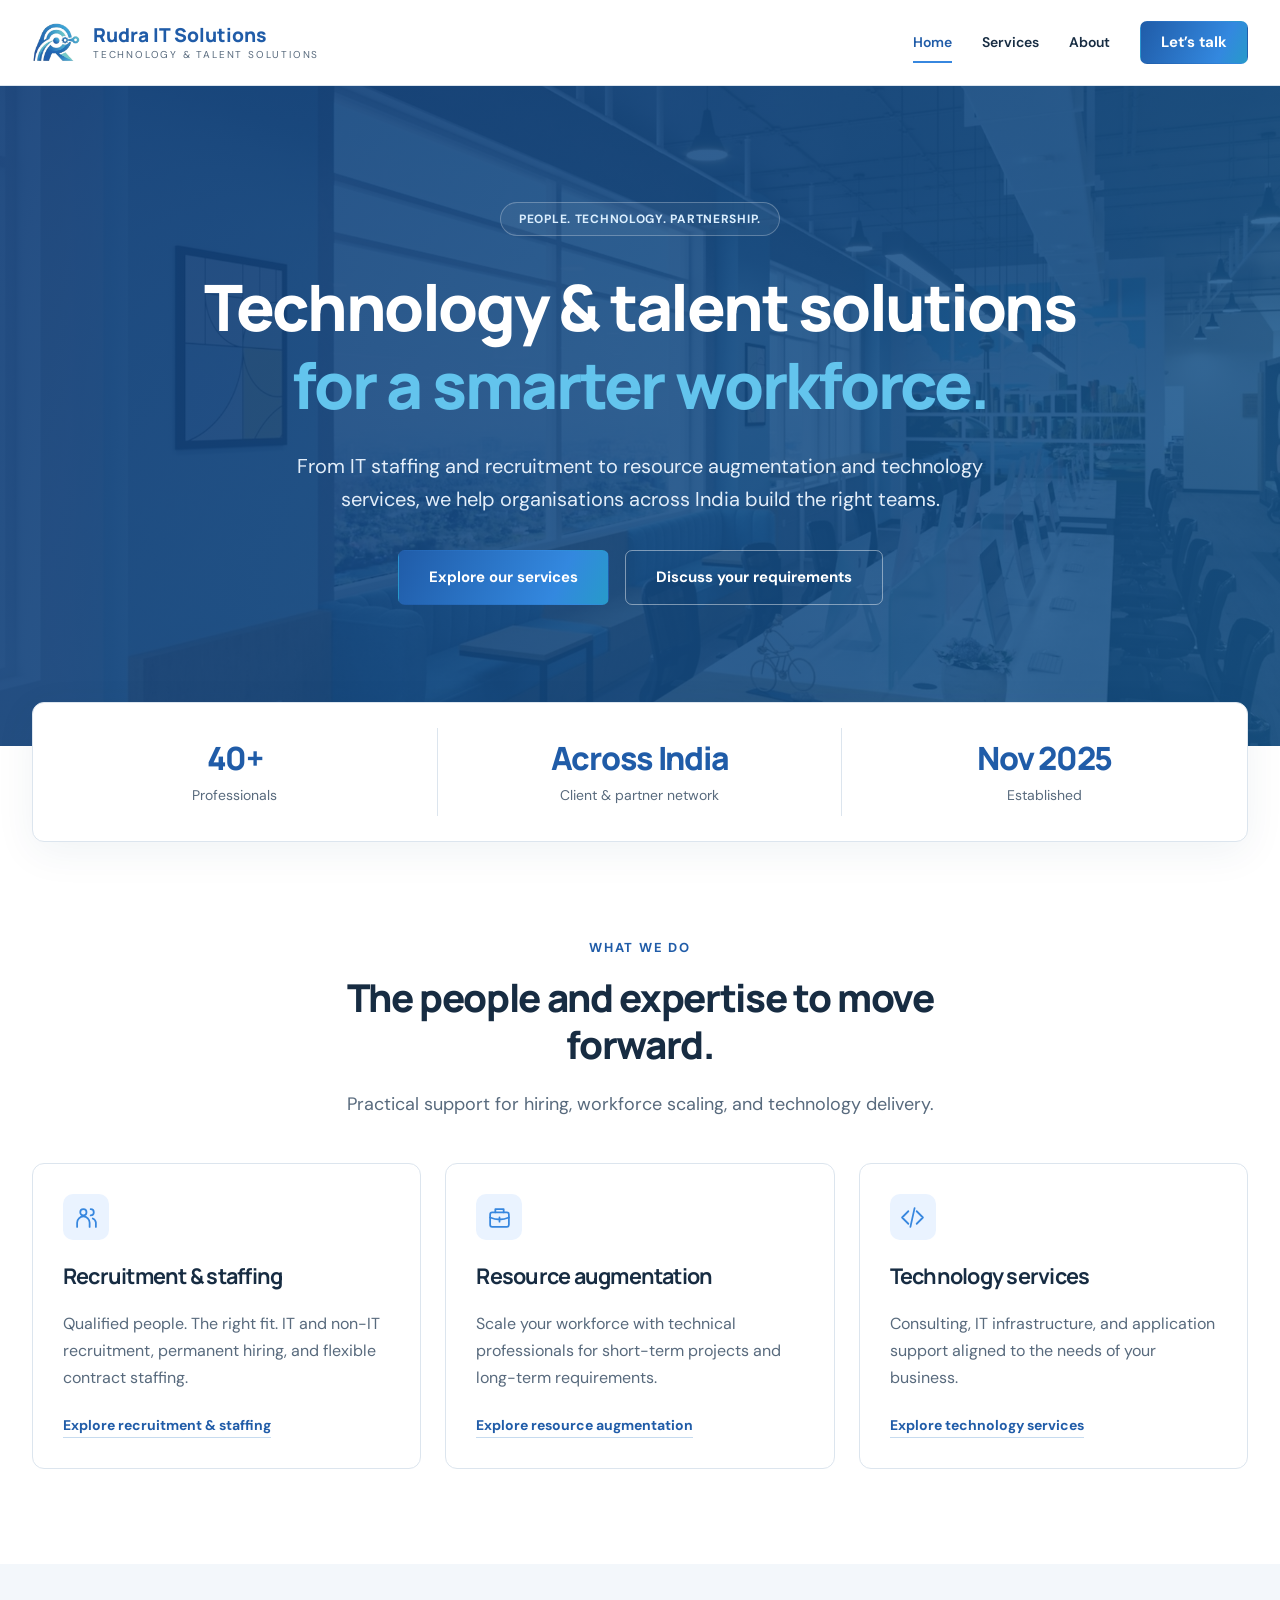
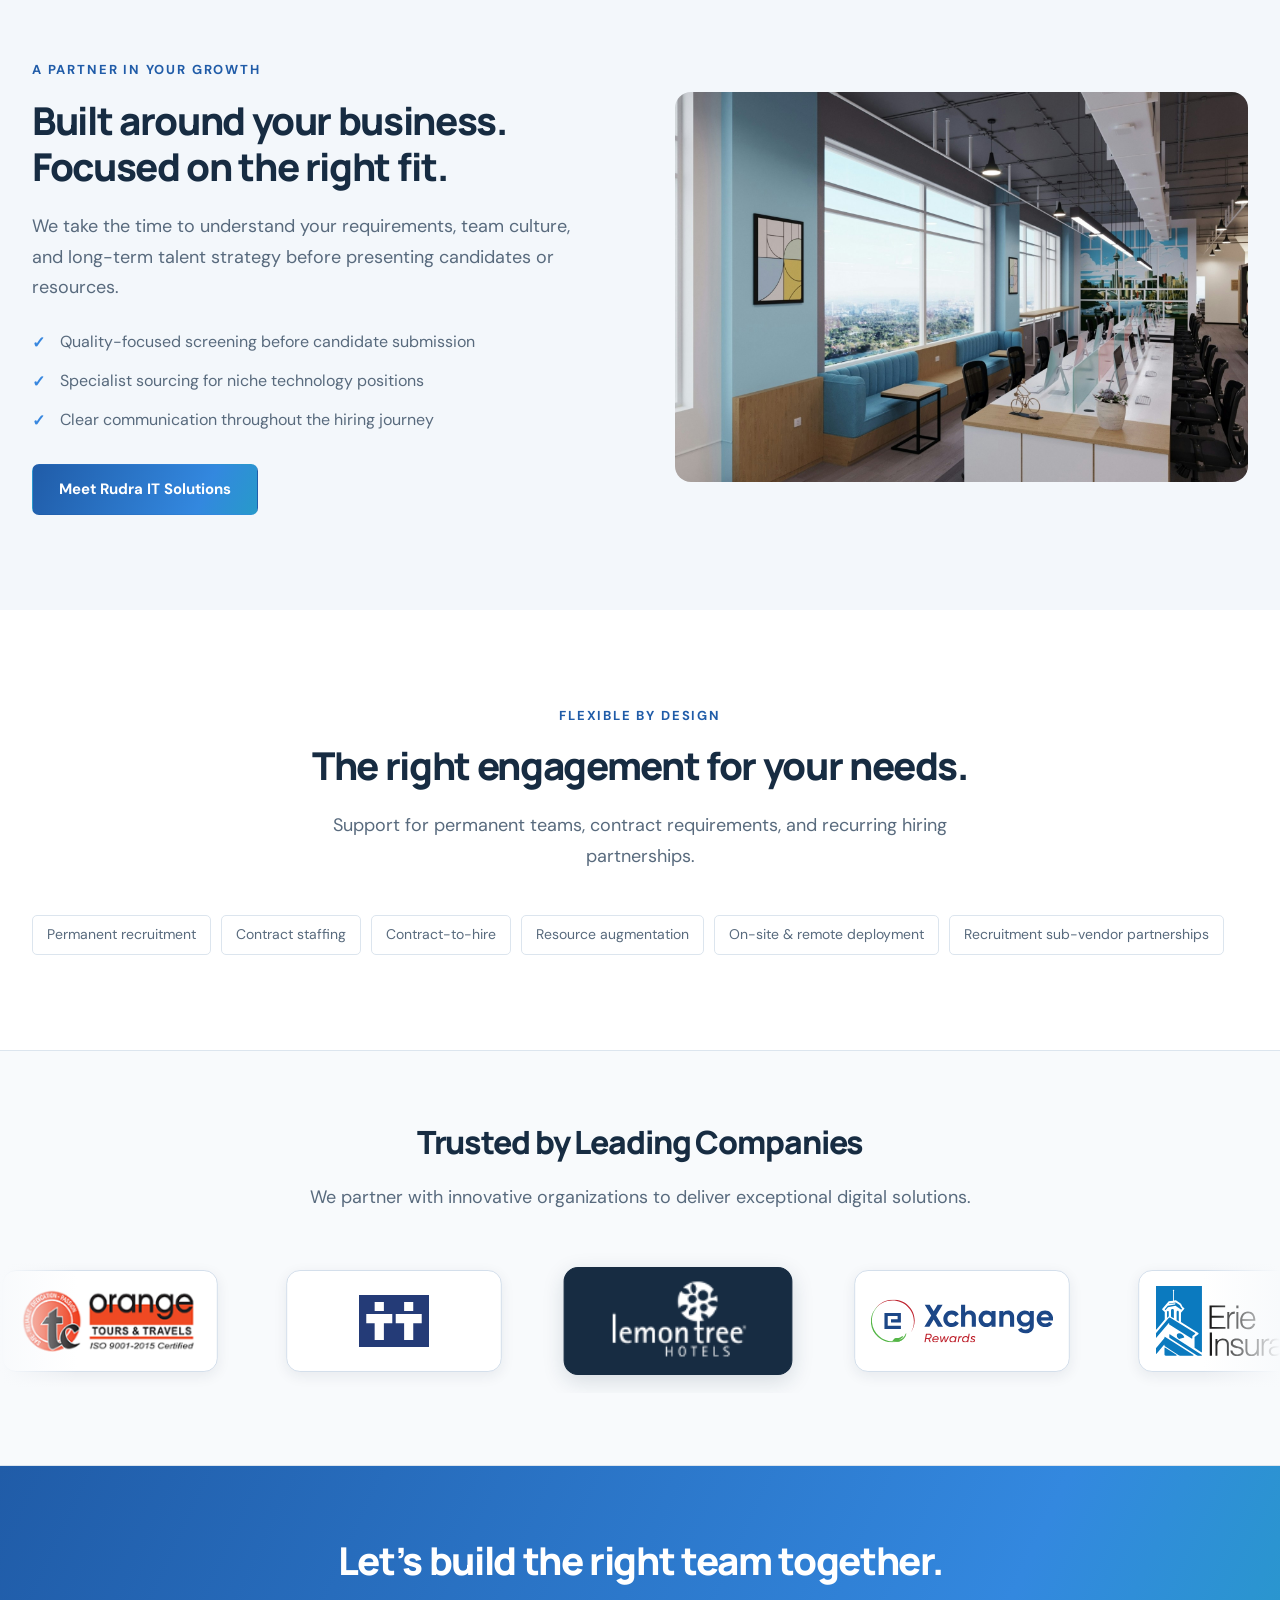
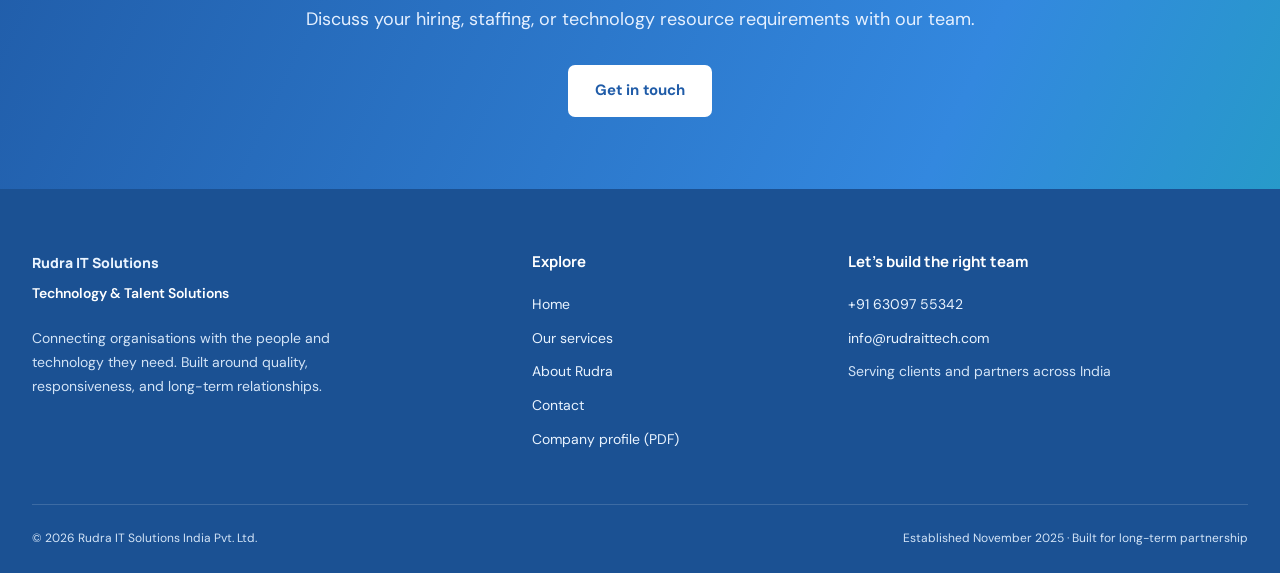
==== index.html @ 38e32c60 "initial Commit" ====
<!DOCTYPE html><html lang="en"><head><meta charset="utf-8"><meta name="viewport" content="width=device-width,initial-scale=1"><title>Technology & Talent Solutions | Rudra IT Solutions</title><meta name="description" content="IT staffing, recruitment, resource augmentation and technology services across India. Rudra IT Solutions India Pvt. Ltd."><meta name="theme-color" content="#205ca8"><link rel="icon" type="image/png" sizes="32x32" href="/assets/favicon-title-32.png"><link rel="icon" type="image/png" sizes="64x64" href="/assets/favicon-title-64.png"><link rel="stylesheet" href="/style.css"><script defer src="/site.js"></script></head><body><a class="skip" href="#main">Skip to content</a><header class="header"><div class="wrap"><a class="brand" href="/" aria-label="Rudra IT Solutions home"><span class="brand-symbol"><img src="/assets/logoShort.png" alt=""></span><span class="brand-name">Rudra IT Solutions<small>Technology &amp; Talent Solutions</small></span></a><button class="menu" aria-controls="navigation" aria-expanded="false">Menu</button><nav id="navigation" aria-label="Main navigation"><a href="/" aria-current="page">Home</a><a href="/services/">Services</a><a href="/about/">About</a><a class="button" href="/contact/">Let’s talk</a></nav></div></header><main id="main"><section class="hero"><div class="wrap"><span class="eyebrow">People. Technology. Partnership.</span><h1>Technology &amp; talent solutions<span>for a smarter workforce.</span></h1><p>From IT staffing and recruitment to resource augmentation and technology services, we help organisations across India build the right teams.</p><div class="actions"><a class="button" href="/services/">Explore our services</a><a class="button outline" href="/contact/">Discuss your requirements</a></div></div><div class="hero-foot">IT STAFFING &nbsp; / &nbsp; RECRUITMENT &nbsp; / &nbsp; TECHNOLOGY SERVICES</div></section><div class="wrap"><div class="stats"><div class="stat"><strong>40+</strong><span>Professionals</span></div><div class="stat"><strong>Across India</strong><span>Client &amp; partner network</span></div><div class="stat"><strong>Nov 2025</strong><span>Established</span></div></div></div><section class="section"><div class="wrap"><div class="section-head center"><span class="eyebrow">What we do</span><h2>The people and expertise to move forward.</h2><p>Practical support for hiring, workforce scaling, and technology delivery.</p></div><div class="grid"><article class="card"><div class="icon"><svg viewBox="0 0 24 24" aria-hidden="true"><circle cx="9" cy="7" r="3"/><path d="M3 21v-4a6 6 0 0 1 12 0v4M16 4a3 3 0 0 1 0 6M18 13a5 5 0 0 1 3 4v4"/></svg></div><h3>Recruitment &amp; staffing</h3><p>Qualified people. The right fit. IT and non-IT recruitment, permanent hiring, and flexible contract staffing.</p><a href="/services/#talent">Explore recruitment &amp; staffing</a></article><article class="card"><div class="icon"><svg viewBox="0 0 24 24" aria-hidden="true"><rect x="3" y="7" width="18" height="14" rx="2"/><path d="M8 7V4h8v3M3 12a23 23 0 0 0 18 0M12 12v4"/></svg></div><h3>Resource augmentation</h3><p>Scale your workforce with technical professionals for short-term projects and long-term requirements.</p><a href="/services/#workforce">Explore resource augmentation</a></article><article class="card"><div class="icon"><svg viewBox="0 0 24 24" aria-hidden="true"><path d="m8 6-6 6 6 6m8-12 6 6-6 6M14 3l-4 18"/></svg></div><h3>Technology services</h3><p>Consulting, IT infrastructure, and application support aligned to the needs of your business.</p><a href="/services/#technology">Explore technology services</a></article></div></div></section><section class="section pale"><div class="wrap split"><div><span class="eyebrow">A partner in your growth</span><h2>Built around your business.<br>Focused on the right fit.</h2><p>We take the time to understand your requirements, team culture, and long-term talent strategy before presenting candidates or resources.</p><ul class="checks"><li>Quality-focused screening before candidate submission</li><li>Specialist sourcing for niche technology positions</li><li>Clear communication throughout the hiring journey</li></ul><a class="button" href="/about/">Meet Rudra IT Solutions</a></div><img src="/assets/office.jpg" loading="lazy" alt="A modern shared workspace"></div></section><section class="section"><div class="wrap"><div class="section-head center"><span class="eyebrow">Flexible by design</span><h2>The right engagement for your needs.</h2><p>Support for permanent teams, contract requirements, and recurring hiring partnerships.</p></div><div class="chips"><span class="chip">Permanent recruitment</span><span class="chip">Contract staffing</span><span class="chip">Contract-to-hire</span><span class="chip">Resource augmentation</span><span class="chip">On-site & remote deployment</span><span class="chip">Recruitment sub-vendor partnerships</span></div></div></section><section class="clients-section" aria-labelledby="clients-title"><div class="wrap section-head center"><h2 id="clients-title">Trusted by Leading Companies</h2><p>We partner with innovative organizations to deliver exceptional digital solutions.</p></div><div class="clients-window"><div class="clients-track"><div class="client-group"><div class="client-logo"><img src="/assets/clients/orange.png" alt="Orange Tours &amp; Travels" width="200" height="88" loading="lazy"></div><div class="client-logo"><img src="/assets/clients/esaf.svg" alt="ESAF Small Finance Bank" width="200" height="88" loading="lazy"></div><div class="client-logo"><img src="/assets/clients/lemon-tree.png" alt="Lemon Tree Hotels" width="200" height="88" loading="lazy"></div><div class="client-logo"><img src="/assets/clients/equitas.svg" alt="Equitas Small Finance Bank" width="200" height="88" loading="lazy"></div><div class="client-logo"><img src="/assets/clients/erie.svg" alt="Erie Insurance" width="200" height="88" loading="lazy"></div><div class="client-logo"><span class="client-name">Huma Stores</span></div></div><div class="client-group" aria-hidden="true"><div class="client-logo"><img src="/assets/clients/orange.png" alt="Orange Tours &amp; Travels" width="200" height="88" loading="lazy"></div><div class="client-logo"><img src="/assets/clients/esaf.svg" alt="ESAF Small Finance Bank" width="200" height="88" loading="lazy"></div><div class="client-logo"><img src="/assets/clients/lemon-tree.png" alt="Lemon Tree Hotels" width="200" height="88" loading="lazy"></div><div class="client-logo"><img src="/assets/clients/equitas.svg" alt="Equitas Small Finance Bank" width="200" height="88" loading="lazy"></div><div class="client-logo"><img src="/assets/clients/erie.svg" alt="Erie Insurance" width="200" height="88" loading="lazy"></div><div class="client-logo"><span class="client-name">Huma Stores</span></div></div></div></div></section><section class="cta"><div class="wrap"><h2>Let’s build the right team together.</h2><p>Discuss your hiring, staffing, or technology resource requirements with our team.</p><a class="button white" href="/contact/">Get in touch</a></div></section></main><footer><div class="wrap"><div class="footer-grid"><div><a class="footer-brand" href="/">Rudra IT Solutions</a><p class="tag">Technology &amp; Talent Solutions</p><p>Connecting organisations with the people and technology they need. Built around quality, responsiveness, and long-term relationships.</p></div><div><h3>Explore</h3><a href="/">Home</a><a href="/services/">Our services</a><a href="/about/">About Rudra</a><a href="/contact/">Contact</a><a href="/assets/Rudra_IT_Solutions_Profile.pdf" target="_blank" rel="noopener">Company profile (PDF)</a></div><div><h3>Let’s build the right team</h3><a href="tel:+916309755342">+91 63097 55342</a><a href="mailto:info@rudraittech.com">info@rudraittech.com</a><p>Serving clients and partners across India</p></div></div><div class="footer-bottom"><span>© 2026 Rudra IT Solutions India Pvt. Ltd.</span><span>Established November 2025 · Built for long-term partnership</span></div></div></footer></body></html>
---- style.css ----
@import url('https://fonts.googleapis.com/css2?family=DM+Sans:wght@400;500;600;700&family=Manrope:wght@400;500;600;700;800&display=swap');
:root{--blue:#205ca8;--bright:#3787df;--cyan:#18a5bd;--ink:#172c42;--muted:#586a7d;--line:#dce5ee;--pale:#f3f7fb;--gradient:linear-gradient(115deg,#205ca8,#3388df 75%,#279aca)}*{box-sizing:border-box}html{scroll-behavior:smooth}body{margin:0;color:var(--ink);background:#fff;font:16px/1.7 'DM Sans',sans-serif}h1,h2,h3,h4{font-family:Manrope,sans-serif;line-height:1.22;letter-spacing:-.035em;margin:0 0 20px}h1{font-size:clamp(2.6rem,5vw,4.7rem);font-weight:800}h2{font-size:clamp(2rem,3vw,2.8rem);font-weight:800}h3{font-size:1.35rem;font-weight:700}p{margin:0 0 22px;color:var(--muted)}a{color:inherit;text-decoration:none}a:hover{color:var(--bright)}button,input,select,textarea{font:inherit}button,a,input,select,textarea{ -webkit-tap-highlight-color:transparent}a:focus-visible,button:focus-visible{outline:3px solid var(--cyan);outline-offset:5px}input:focus,select:focus,textarea:focus{outline:2px solid var(--bright);outline-offset:2px}.wrap{width:min(1216px,calc(100% - 64px));margin:auto}.header{height:86px;position:sticky;top:0;z-index:20;background:rgba(255,255,255,.97);border-bottom:1px solid var(--line)}.header .wrap{height:100%;display:flex;align-items:center;justify-content:space-between;gap:20px}.brand{display:flex;align-items:center;gap:13px}.brand-symbol{width:48px;height:48px;flex-shrink:0;display:block}.brand-symbol img{width:100%;height:100%;object-fit:contain;display:block}.brand-name{font-family:Manrope,sans-serif;font-weight:800;color:var(--blue);font-size:1.2rem;line-height:1.3}.brand-name small{display:block;font:10px/1.5 'DM Sans',sans-serif;letter-spacing:.18em;text-transform:uppercase;color:var(--muted)}nav{display:flex;align-items:center;gap:30px}nav a{font-size:14px;font-weight:600;padding:9px 0;position:relative}nav a[aria-current=page]{color:var(--blue)}nav a[aria-current=page]:after{content:'';height:2px;background:var(--bright);position:absolute;bottom:0;left:0;right:0}.button{display:inline-flex;justify-content:center;align-items:center;min-height:50px;padding:12px 26px;border-radius:7px;background:var(--gradient);color:white;font-size:15px;font-weight:700;border:1px solid transparent;cursor:pointer;transition:transform .2s,box-shadow .2s}.button:hover{color:white;transform:translateY(-2px);box-shadow:0 6px 20px #205ca825}.button.white{color:var(--blue);background:white}.button.outline{background:transparent;border-color:#ffffff70;color:white}.button.light{background:white;border-color:var(--line);color:var(--blue)}nav .button{min-height:42px;padding:8px 20px}.menu{display:none;border:1px solid var(--line);background:white;border-radius:6px;padding:7px 13px;color:var(--blue);cursor:pointer}.hero{position:relative;min-height:660px;display:flex;align-items:center;justify-content:center;background:linear-gradient(115deg,#123f79e8,#17568dd9),url('/assets/office.jpg') center 52%/cover;color:white;text-align:center;padding:100px 0 125px}.hero .wrap{position:relative}.eyebrow{display:block;color:var(--blue);font-size:13px;letter-spacing:.14em;font-weight:700;text-transform:uppercase;margin-bottom:16px}.hero .eyebrow{color:#dbefff;border:1px solid #ffffff42;border-radius:24px;padding:6px 18px;display:inline-block;letter-spacing:.06em;font-size:12px;background:#ffffff0d}.hero h1{max-width:980px;margin:16px auto 26px}.hero h1 span{display:block;color:#63c4ed}.hero p{color:#e2edf9;max-width:720px;margin:0 auto 34px;font-size:20px;line-height:1.65}.actions{display:flex;justify-content:center;gap:16px;flex-wrap:wrap}.hero .button{min-height:55px;padding:13px 30px}.hero-foot{position:absolute;bottom:28px;left:0;right:0;font-size:12px;letter-spacing:.12em;color:#c9ddef}.stats{position:relative;background:white;border:1px solid var(--line);border-radius:12px;margin-top:-44px;box-shadow:0 10px 40px #153b6610;display:grid;grid-template-columns:repeat(3,1fr);z-index:2;padding:25px 0}.stat{text-align:center;border-right:1px solid var(--line);padding:8px 20px}.stat:last-child{border:none}.stat strong{display:block;color:var(--blue);font:800 32px/1.4 Manrope,sans-serif;letter-spacing:-.04em}.stat span{color:var(--muted);font-size:14px}.section{padding:95px 0}.section.pale{background:var(--pale)}.section-head{max-width:690px;margin-bottom:44px}.section-head.center{text-align:center;margin-left:auto;margin-right:auto}.section-head p{font-size:18px}.grid{display:grid;grid-template-columns:repeat(3,1fr);gap:24px}.card{padding:30px;border:1px solid var(--line);border-radius:12px;background:white;transition:box-shadow .25s,transform .25s}.card:hover{box-shadow:0 12px 30px #173a6410;transform:translateY(-3px)}.card p{font-size:16px;margin-bottom:20px}.card a{font-size:14px;color:var(--blue);font-weight:700;border-bottom:1px solid #3c83c84a;padding-bottom:3px}.icon{height:46px;width:46px;background:#eaf3ff;color:var(--bright);border-radius:10px;display:flex;align-items:center;justify-content:center;margin-bottom:23px}.icon svg{width:25px;height:25px;fill:none;stroke:currentColor;stroke-width:1.7;stroke-linecap:round;stroke-linejoin:round}.split{display:grid;grid-template-columns:1fr 1fr;gap:70px;align-items:center}.split img{width:100%;height:390px;object-fit:cover;border-radius:16px}.split p{font-size:18px}.checks{list-style:none;margin:25px 0 30px;padding:0}.checks li{position:relative;padding-left:28px;margin:12px 0;color:var(--muted)}.checks li:before{content:'✓';position:absolute;left:0;top:2px;color:var(--bright);font-weight:700;line-height:1.6}.cta{padding:72px 0;background:var(--gradient);text-align:center;color:white}.cta p{color:#e5f0ff;max-width:680px;margin:0 auto 30px;font-size:18px}.cta h2{font-size:clamp(1.9rem,3vw,2.5rem)}footer{background:#1b5193;color:white;padding:64px 0 25px}.footer-grid{display:grid;grid-template-columns:1.4fr .8fr 1.3fr;gap:70px}.footer-grid p{color:#d3e4f7;font-size:14px;max-width:360px}.footer-grid h3{font-size:15px;letter-spacing:0;margin-bottom:22px}.footer-brand{font:800 23px Manrope,sans-serif;margin-bottom:16px;display:block;color:white}.footer-grid a{display:block;font-size:14px;margin-bottom:10px;color:#eaf4ff;overflow-wrap:anywhere}.footer-grid a:hover{color:#91d8ff}.footer-grid .tag{font-size:14px;color:white;font-weight:600}.footer-bottom{border-top:1px solid #ffffff26;margin-top:42px;padding-top:23px;display:flex;justify-content:space-between;gap:20px;font-size:12px;color:#d3e4f7}.pagehero{padding:78px 0;background:var(--gradient);color:white;text-align:center}.pagehero h1{font-size:clamp(2.5rem,4vw,3.6rem);margin-bottom:22px}.pagehero .eyebrow{color:#d5eaff}.pagehero p{color:#edf5ff;font-size:19px;max-width:720px;margin:0 auto}.service-row{padding:72px 0;border-bottom:1px solid var(--line);scroll-margin-top:110px}.service-row:last-child{border:none}.service-row .split{align-items:start}.service-number{font:800 72px/1 Manrope,sans-serif;color:#d4e6fa;margin-bottom:25px}.service-detail{padding:32px 36px;background:var(--pale);border:1px solid var(--line);border-radius:14px}.service-detail h3{font-size:15px;letter-spacing:.04em}.chips{display:flex;flex-wrap:wrap;gap:10px}.chip{font-size:14px;padding:7px 14px;border:1px solid var(--line);border-radius:5px;color:var(--muted);background:white}.process{display:grid;grid-template-columns:repeat(3,1fr);gap:0;border:1px solid var(--line);border-radius:12px;overflow:hidden}.step{padding:25px;border-bottom:1px solid var(--line);border-right:1px solid var(--line);background:white}.step:nth-child(3n){border-right:none}.step:nth-last-child(-n+3){border-bottom:none}.step span{font:800 14px Manrope,sans-serif;color:var(--bright)}.step h3{font-size:19px;margin:12px 0 8px}.step p{font-size:15px;margin:0}.values{display:grid;grid-template-columns:repeat(4,1fr);gap:20px}.value{border-top:3px solid var(--bright);padding:23px 0}.value h3{font-size:19px}.value p{font-size:15px}.contact-grid{display:grid;grid-template-columns:1.05fr 1fr;gap:70px;align-items:start}.contact-grid h2{font-size:28px;color:var(--blue)}.form-grid{display:grid;grid-template-columns:1fr 1fr;gap:22px}.field{display:flex;flex-direction:column;gap:8px}.field.full{grid-column:1/-1}label{font-size:14px;font-weight:600}input,textarea,select{width:100%;min-width:0;border:1px solid var(--line);border-radius:7px;padding:12px 14px;background:#fff;color:var(--ink);font-size:15px}textarea{min-height:160px;resize:vertical}input::placeholder,textarea::placeholder{color:#8492a3}.form-note{font-size:13px;margin:16px 0;color:var(--muted)}.contact-item{display:flex;gap:18px;margin:28px 0}.contact-item .icon{flex-shrink:0;margin:0}.contact-item h3{font-size:15px;letter-spacing:0;margin:0 0 4px}.contact-item a{display:block;color:var(--muted);overflow-wrap:anywhere}.contact-item a:hover{color:var(--blue)}.contact-item p{margin:0}.contact-note{border:1px solid var(--line);border-radius:12px;background:var(--pale);padding:28px;margin-top:34px}.contact-note h3{font-size:18px}.contact-note p{font-size:15px;margin:0}.form-feedback{font-size:14px;background:#edf5ff;color:var(--blue);padding:14px;border-radius:7px;margin-top:18px}.download{font-weight:700;color:var(--blue);font-size:14px}.skip{position:absolute;left:16px;top:-90px;background:white;padding:12px;z-index:40}.skip:focus{top:12px}body:has(.hero) .header{position:sticky}.notfound{text-align:center;padding:100px 20px}
@media(max-width:960px){.wrap{width:calc(100% - 48px)}nav{gap:20px}.brand-name{font-size:1rem}.grid{grid-template-columns:repeat(2,1fr)}.split{gap:35px}.footer-grid{gap:30px}.contact-grid{gap:36px}.hero{min-height:620px}.values{grid-template-columns:repeat(2,1fr)}}
@media(max-width:700px){.wrap{width:calc(100% - 36px)}.header{height:74px}.brand-name small{font-size:9px}.menu{display:block}.header nav{display:none;position:absolute;top:73px;left:0;right:0;background:white;border-bottom:1px solid var(--line);padding:22px;flex-direction:column;gap:12px;box-shadow:0 15px 25px #172c4210}.header nav.open{display:flex}nav a{width:100%;padding:10px 15px}nav a[aria-current=page]:after{display:none}.hero{min-height:650px;padding:72px 0 100px}.hero h1{font-size:2.75rem}.hero p{font-size:17px}.actions{gap:12px}.hero .button{padding:12px 22px;width:100%}.hero .actions{max-width:330px;margin:auto}.hero-foot{font-size:10px;letter-spacing:.06em}.stats{margin-top:-30px;padding:18px 0}.stat{padding:5px 8px}.stat strong{font-size:22px}.stat span{font-size:12px}.section{padding:65px 0}.grid,.split,.contact-grid,.footer-grid{grid-template-columns:1fr}.split{gap:32px}.split img{height:300px}.section-head{margin-bottom:32px}.card{padding:26px}.cta{padding:58px 0}.footer-grid{gap:32px}.footer-bottom{flex-direction:column;gap:6px}footer{padding:45px 0 23px}.pagehero{padding:56px 0}.pagehero p{font-size:17px}.service-row{padding:50px 0}.service-number{font-size:50px;margin-bottom:20px}.process{grid-template-columns:1fr}.step{border-right:none}.step:nth-last-child(-n+3){border-bottom:1px solid var(--line)}.step:last-child{border-bottom:none}.form-grid{grid-template-columns:1fr}.values{gap:16px}.value h3{font-size:17px}.value p{font-size:14px}.service-detail{padding:26px}.contact-grid{gap:50px}}
@media(prefers-reduced-motion:reduce){html{scroll-behavior:auto}*{transition:none!important}}

.google-contact-form{display:block;width:100%;height:1200px;border:0;border-radius:8px;background:#fff}.contact-grid:has(.google-contact-form){grid-template-columns:minmax(0,1.2fr) minmax(0,1fr);gap:48px}@media(max-width:700px){.contact-grid:has(.google-contact-form){grid-template-columns:minmax(0,1fr);gap:40px}.google-contact-form{height:1320px}}

.clients-section{padding:72px 0;background:#f8fafc;border-block:1px solid var(--line);overflow:hidden}.clients-section h2{font-size:clamp(1.65rem,3vw,2rem);color:var(--ink)}.clients-section .section-head{margin-bottom:36px}.clients-window{overflow:hidden;position:relative;padding:20px 0}.clients-window::before,.clients-window::after{content:"";position:absolute;top:0;bottom:0;width:clamp(24px,6vw,100px);z-index:1;pointer-events:none}.clients-window::before{left:0;background:linear-gradient(to right,#f8fafc,transparent)}.clients-window::after{right:0;background:linear-gradient(to left,#f8fafc,transparent)}.clients-track{display:flex;width:max-content;animation:client-scroll 30s linear infinite}.client-group{display:flex;align-items:center;gap:64px;padding-right:64px}.client-logo{width:220px;height:104px;flex:none;display:flex;align-items:center;justify-content:center;background:#fff;border:1px solid #d3dfeb;border-radius:14px;box-shadow:0 4px 14px rgba(23,44,66,.08);padding:16px;opacity:1;transform:scale(.98);transition:transform .45s,box-shadow .45s}.client-logo img{width:100%;height:72px;object-fit:contain}.client-logo.is-center{opacity:1;transform:scale(1.04);box-shadow:0 6px 20px rgba(23,44,66,.15)}.client-name{font-family:Manrope,sans-serif;font-size:22px;font-weight:700;color:var(--ink)}.clients-window:hover .clients-track{animation-play-state:paused}@keyframes client-scroll{to{transform:translateX(-50%)}}@media(max-width:600px){.clients-section{padding:48px 0}.client-group{gap:32px;padding-right:32px}.client-logo{width:180px}.client-logo img{width:168px;height:80px}}@media(prefers-reduced-motion:reduce){.clients-track{animation:none;width:100%}.client-group{flex-wrap:wrap;justify-content:center;gap:24px;padding:0;width:100%}.client-group[aria-hidden]{display:none}.client-logo{filter:none;opacity:1;transform:none}}

.client-logo:has(img[src$="lemon-tree.png"]){background:#172c42;border-color:#172c42}.client-logo img[src$="lemon-tree.png"]{height:76px}@media(max-width:600px){.client-logo img{width:100%;height:68px}}
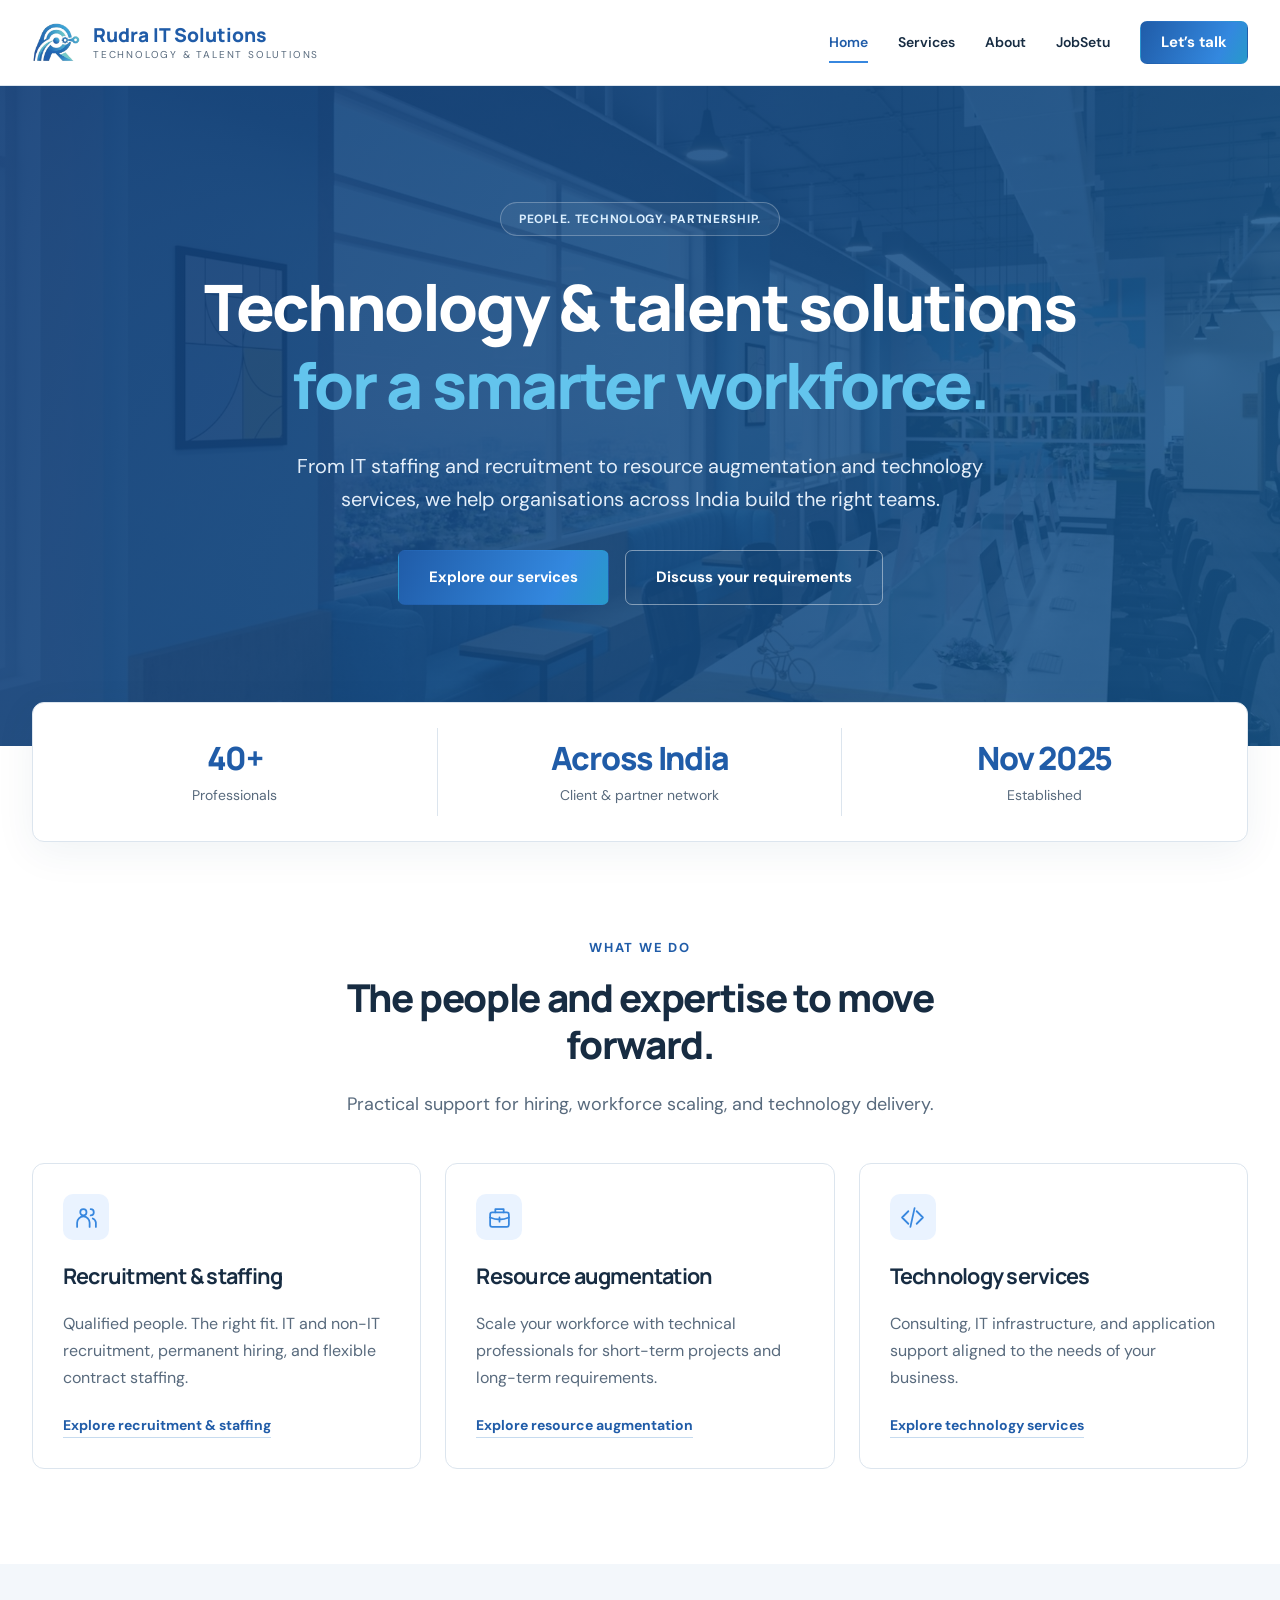
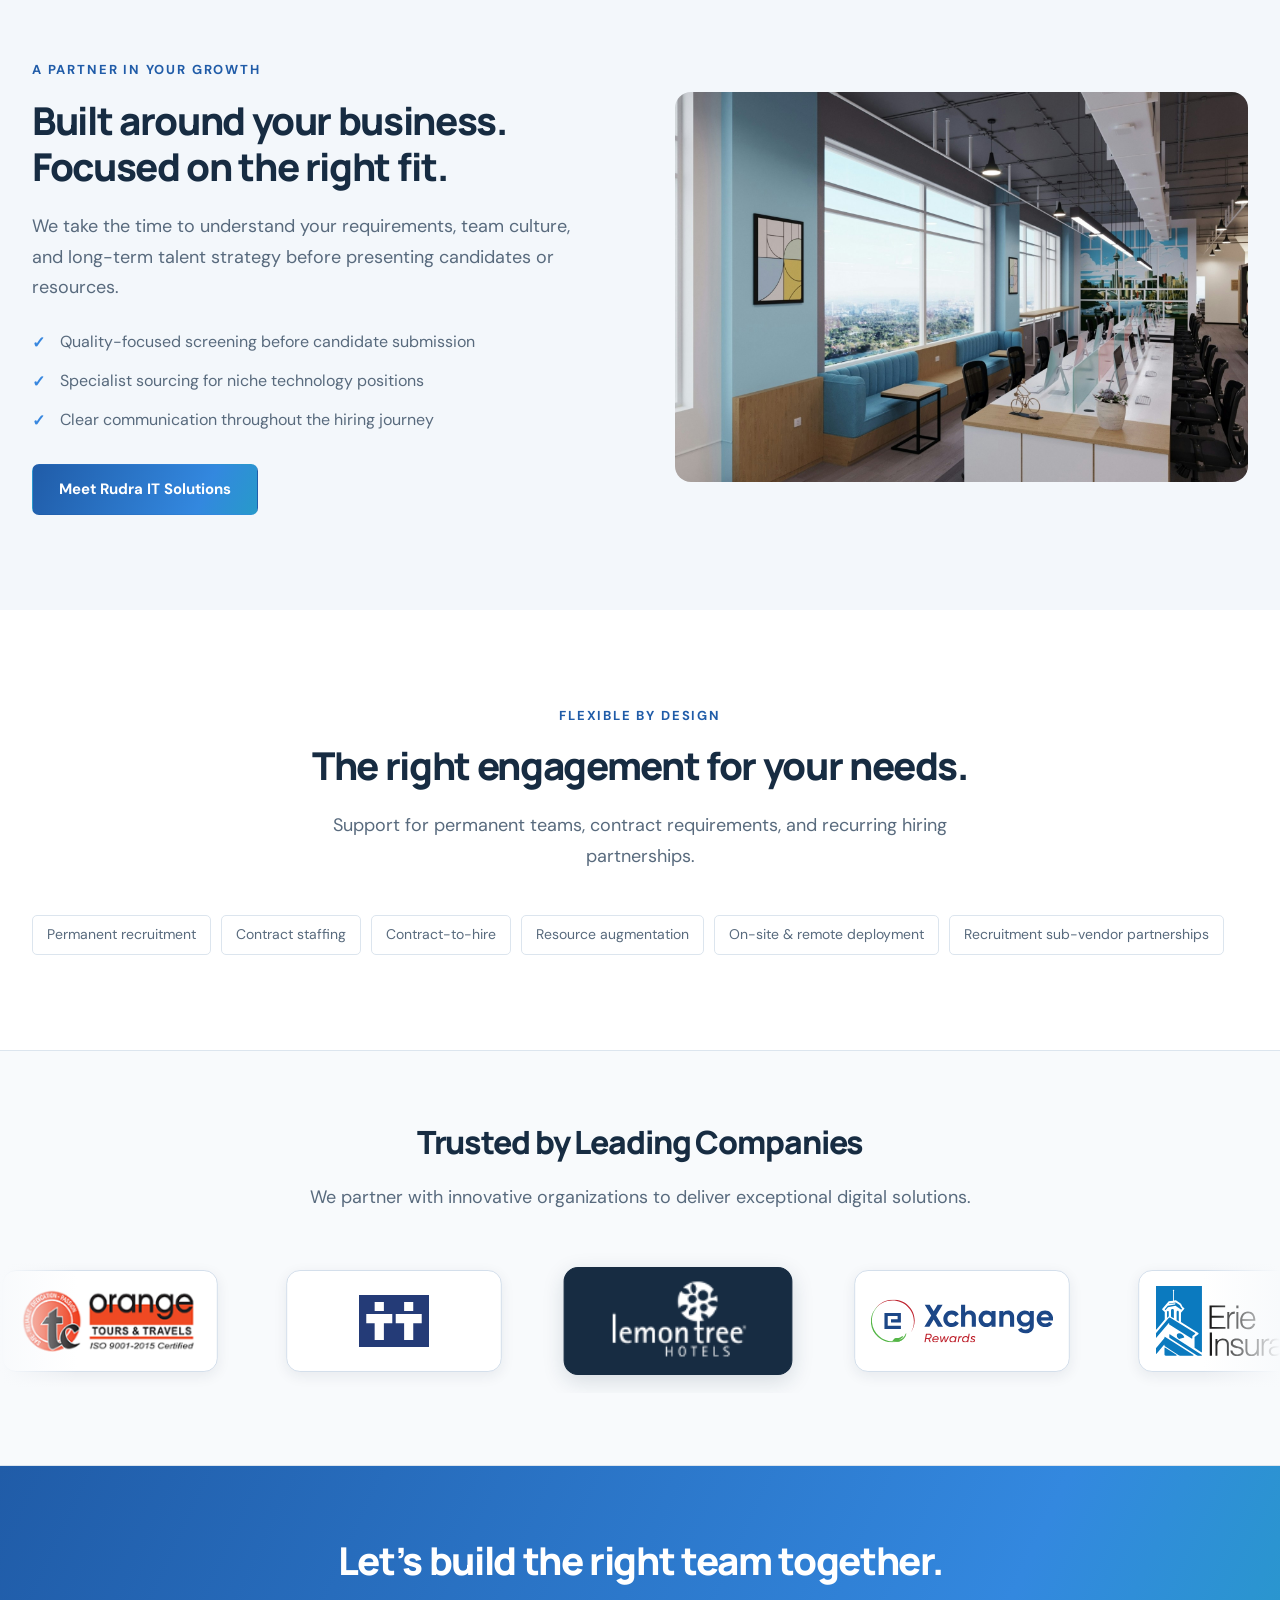
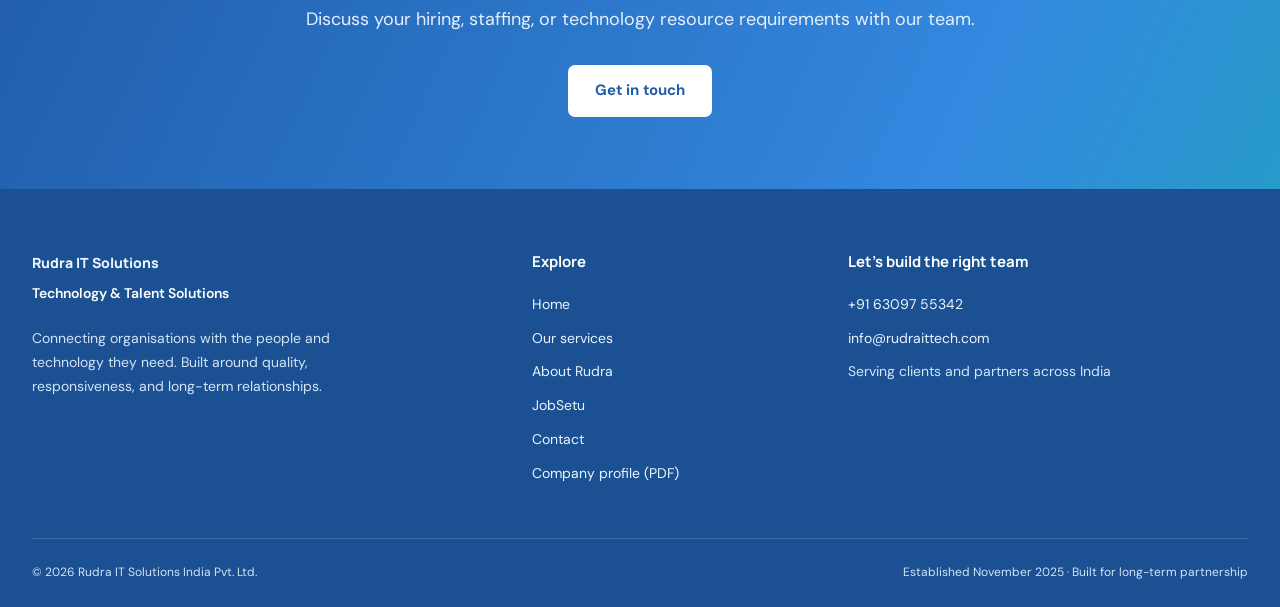
==== commit 1224b532: "Add JobSetu product landing page and site navigation" ====
--- a/index.html
+++ b/index.html
@@ -1 +1 @@
-<!DOCTYPE html><html lang="en"><head><meta charset="utf-8"><meta name="viewport" content="width=device-width,initial-scale=1"><title>Technology & Talent Solutions | Rudra IT Solutions</title><meta name="description" content="IT staffing, recruitment, resource augmentation and technology services across India. Rudra IT Solutions India Pvt. Ltd."><meta name="theme-color" content="#205ca8"><link rel="icon" type="image/png" sizes="32x32" href="/assets/favicon-title-32.png"><link rel="icon" type="image/png" sizes="64x64" href="/assets/favicon-title-64.png"><link rel="stylesheet" href="/style.css"><script defer src="/site.js"></script></head><body><a class="skip" href="#main">Skip to content</a><header class="header"><div class="wrap"><a class="brand" href="/" aria-label="Rudra IT Solutions home"><span class="brand-symbol"><img src="/assets/logoShort.png" alt=""></span><span class="brand-name">Rudra IT Solutions<small>Technology &amp; Talent Solutions</small></span></a><button class="menu" aria-controls="navigation" aria-expanded="false">Menu</button><nav id="navigation" aria-label="Main navigation"><a href="/" aria-current="page">Home</a><a href="/services/">Services</a><a href="/about/">About</a><a class="button" href="/contact/">Let’s talk</a></nav></div></header><main id="main"><section class="hero"><div class="wrap"><span class="eyebrow">People. Technology. Partnership.</span><h1>Technology &amp; talent solutions<span>for a smarter workforce.</span></h1><p>From IT staffing and recruitment to resource augmentation and technology services, we help organisations across India build the right teams.</p><div class="actions"><a class="button" href="/services/">Explore our services</a><a class="button outline" href="/contact/">Discuss your requirements</a></div></div><div class="hero-foot">IT STAFFING &nbsp; / &nbsp; RECRUITMENT &nbsp; / &nbsp; TECHNOLOGY SERVICES</div></section><div class="wrap"><div class="stats"><div class="stat"><strong>40+</strong><span>Professionals</span></div><div class="stat"><strong>Across India</strong><span>Client &amp; partner network</span></div><div class="stat"><strong>Nov 2025</strong><span>Established</span></div></div></div><section class="section"><div class="wrap"><div class="section-head center"><span class="eyebrow">What we do</span><h2>The people and expertise to move forward.</h2><p>Practical support for hiring, workforce scaling, and technology delivery.</p></div><div class="grid"><article class="card"><div class="icon"><svg viewBox="0 0 24 24" aria-hidden="true"><circle cx="9" cy="7" r="3"/><path d="M3 21v-4a6 6 0 0 1 12 0v4M16 4a3 3 0 0 1 0 6M18 13a5 5 0 0 1 3 4v4"/></svg></div><h3>Recruitment &amp; staffing</h3><p>Qualified people. The right fit. IT and non-IT recruitment, permanent hiring, and flexible contract staffing.</p><a href="/services/#talent">Explore recruitment &amp; staffing</a></article><article class="card"><div class="icon"><svg viewBox="0 0 24 24" aria-hidden="true"><rect x="3" y="7" width="18" height="14" rx="2"/><path d="M8 7V4h8v3M3 12a23 23 0 0 0 18 0M12 12v4"/></svg></div><h3>Resource augmentation</h3><p>Scale your workforce with technical professionals for short-term projects and long-term requirements.</p><a href="/services/#workforce">Explore resource augmentation</a></article><article class="card"><div class="icon"><svg viewBox="0 0 24 24" aria-hidden="true"><path d="m8 6-6 6 6 6m8-12 6 6-6 6M14 3l-4 18"/></svg></div><h3>Technology services</h3><p>Consulting, IT infrastructure, and application support aligned to the needs of your business.</p><a href="/services/#technology">Explore technology services</a></article></div></div></section><section class="section pale"><div class="wrap split"><div><span class="eyebrow">A partner in your growth</span><h2>Built around your business.<br>Focused on the right fit.</h2><p>We take the time to understand your requirements, team culture, and long-term talent strategy before presenting candidates or resources.</p><ul class="checks"><li>Quality-focused screening before candidate submission</li><li>Specialist sourcing for niche technology positions</li><li>Clear communication throughout the hiring journey</li></ul><a class="button" href="/about/">Meet Rudra IT Solutions</a></div><img src="/assets/office.jpg" loading="lazy" alt="A modern shared workspace"></div></section><section class="section"><div class="wrap"><div class="section-head center"><span class="eyebrow">Flexible by design</span><h2>The right engagement for your needs.</h2><p>Support for permanent teams, contract requirements, and recurring hiring partnerships.</p></div><div class="chips"><span class="chip">Permanent recruitment</span><span class="chip">Contract staffing</span><span class="chip">Contract-to-hire</span><span class="chip">Resource augmentation</span><span class="chip">On-site & remote deployment</span><span class="chip">Recruitment sub-vendor partnerships</span></div></div></section><section class="clients-section" aria-labelledby="clients-title"><div class="wrap section-head center"><h2 id="clients-title">Trusted by Leading Companies</h2><p>We partner with innovative organizations to deliver exceptional digital solutions.</p></div><div class="clients-window"><div class="clients-track"><div class="client-group"><div class="client-logo"><img src="/assets/clients/orange.png" alt="Orange Tours &amp; Travels" width="200" height="88" loading="lazy"></div><div class="client-logo"><img src="/assets/clients/esaf.svg" alt="ESAF Small Finance Bank" width="200" height="88" loading="lazy"></div><div class="client-logo"><img src="/assets/clients/lemon-tree.png" alt="Lemon Tree Hotels" width="200" height="88" loading="lazy"></div><div class="client-logo"><img src="/assets/clients/equitas.svg" alt="Equitas Small Finance Bank" width="200" height="88" loading="lazy"></div><div class="client-logo"><img src="/assets/clients/erie.svg" alt="Erie Insurance" width="200" height="88" loading="lazy"></div><div class="client-logo"><span class="client-name">Huma Stores</span></div></div><div class="client-group" aria-hidden="true"><div class="client-logo"><img src="/assets/clients/orange.png" alt="Orange Tours &amp; Travels" width="200" height="88" loading="lazy"></div><div class="client-logo"><img src="/assets/clients/esaf.svg" alt="ESAF Small Finance Bank" width="200" height="88" loading="lazy"></div><div class="client-logo"><img src="/assets/clients/lemon-tree.png" alt="Lemon Tree Hotels" width="200" height="88" loading="lazy"></div><div class="client-logo"><img src="/assets/clients/equitas.svg" alt="Equitas Small Finance Bank" width="200" height="88" loading="lazy"></div><div class="client-logo"><img src="/assets/clients/erie.svg" alt="Erie Insurance" width="200" height="88" loading="lazy"></div><div class="client-logo"><span class="client-name">Huma Stores</span></div></div></div></div></section><section class="cta"><div class="wrap"><h2>Let’s build the right team together.</h2><p>Discuss your hiring, staffing, or technology resource requirements with our team.</p><a class="button white" href="/contact/">Get in touch</a></div></section></main><footer><div class="wrap"><div class="footer-grid"><div><a class="footer-brand" href="/">Rudra IT Solutions</a><p class="tag">Technology &amp; Talent Solutions</p><p>Connecting organisations with the people and technology they need. Built around quality, responsiveness, and long-term relationships.</p></div><div><h3>Explore</h3><a href="/">Home</a><a href="/services/">Our services</a><a href="/about/">About Rudra</a><a href="/contact/">Contact</a><a href="/assets/Rudra_IT_Solutions_Profile.pdf" target="_blank" rel="noopener">Company profile (PDF)</a></div><div><h3>Let’s build the right team</h3><a href="tel:+916309755342">+91 63097 55342</a><a href="mailto:info@rudraittech.com">info@rudraittech.com</a><p>Serving clients and partners across India</p></div></div><div class="footer-bottom"><span>© 2026 Rudra IT Solutions India Pvt. Ltd.</span><span>Established November 2025 · Built for long-term partnership</span></div></div></footer></body></html>+<!DOCTYPE html><html lang="en"><head><meta charset="utf-8"><meta name="viewport" content="width=device-width,initial-scale=1"><title>Technology & Talent Solutions | Rudra IT Solutions</title><meta name="description" content="IT staffing, recruitment, resource augmentation and technology services across India. Rudra IT Solutions India Pvt. Ltd."><meta name="theme-color" content="#205ca8"><link rel="icon" type="image/png" sizes="32x32" href="/assets/favicon-title-32.png"><link rel="icon" type="image/png" sizes="64x64" href="/assets/favicon-title-64.png"><link rel="stylesheet" href="/style.css"><script defer src="/site.js"></script></head><body><a class="skip" href="#main">Skip to content</a><header class="header"><div class="wrap"><a class="brand" href="/" aria-label="Rudra IT Solutions home"><span class="brand-symbol"><img src="/assets/logoShort.png" alt=""></span><span class="brand-name">Rudra IT Solutions<small>Technology &amp; Talent Solutions</small></span></a><button class="menu" aria-controls="navigation" aria-expanded="false">Menu</button><nav id="navigation" aria-label="Main navigation"><a href="/" aria-current="page">Home</a><a href="/services/">Services</a><a href="/about/">About</a><a href="/JobSetu/">JobSetu</a><a class="button" href="/contact/">Let’s talk</a></nav></div></header><main id="main"><section class="hero"><div class="wrap"><span class="eyebrow">People. Technology. Partnership.</span><h1>Technology &amp; talent solutions<span>for a smarter workforce.</span></h1><p>From IT staffing and recruitment to resource augmentation and technology services, we help organisations across India build the right teams.</p><div class="actions"><a class="button" href="/services/">Explore our services</a><a class="button outline" href="/contact/">Discuss your requirements</a></div></div><div class="hero-foot">IT STAFFING &nbsp; / &nbsp; RECRUITMENT &nbsp; / &nbsp; TECHNOLOGY SERVICES</div></section><div class="wrap"><div class="stats"><div class="stat"><strong>40+</strong><span>Professionals</span></div><div class="stat"><strong>Across India</strong><span>Client &amp; partner network</span></div><div class="stat"><strong>Nov 2025</strong><span>Established</span></div></div></div><section class="section"><div class="wrap"><div class="section-head center"><span class="eyebrow">What we do</span><h2>The people and expertise to move forward.</h2><p>Practical support for hiring, workforce scaling, and technology delivery.</p></div><div class="grid"><article class="card"><div class="icon"><svg viewBox="0 0 24 24" aria-hidden="true"><circle cx="9" cy="7" r="3"/><path d="M3 21v-4a6 6 0 0 1 12 0v4M16 4a3 3 0 0 1 0 6M18 13a5 5 0 0 1 3 4v4"/></svg></div><h3>Recruitment &amp; staffing</h3><p>Qualified people. The right fit. IT and non-IT recruitment, permanent hiring, and flexible contract staffing.</p><a href="/services/#talent">Explore recruitment &amp; staffing</a></article><article class="card"><div class="icon"><svg viewBox="0 0 24 24" aria-hidden="true"><rect x="3" y="7" width="18" height="14" rx="2"/><path d="M8 7V4h8v3M3 12a23 23 0 0 0 18 0M12 12v4"/></svg></div><h3>Resource augmentation</h3><p>Scale your workforce with technical professionals for short-term projects and long-term requirements.</p><a href="/services/#workforce">Explore resource augmentation</a></article><article class="card"><div class="icon"><svg viewBox="0 0 24 24" aria-hidden="true"><path d="m8 6-6 6 6 6m8-12 6 6-6 6M14 3l-4 18"/></svg></div><h3>Technology services</h3><p>Consulting, IT infrastructure, and application support aligned to the needs of your business.</p><a href="/services/#technology">Explore technology services</a></article></div></div></section><section class="section pale"><div class="wrap split"><div><span class="eyebrow">A partner in your growth</span><h2>Built around your business.<br>Focused on the right fit.</h2><p>We take the time to understand your requirements, team culture, and long-term talent strategy before presenting candidates or resources.</p><ul class="checks"><li>Quality-focused screening before candidate submission</li><li>Specialist sourcing for niche technology positions</li><li>Clear communication throughout the hiring journey</li></ul><a class="button" href="/about/">Meet Rudra IT Solutions</a></div><img src="/assets/office.jpg" loading="lazy" alt="A modern shared workspace"></div></section><section class="section"><div class="wrap"><div class="section-head center"><span class="eyebrow">Flexible by design</span><h2>The right engagement for your needs.</h2><p>Support for permanent teams, contract requirements, and recurring hiring partnerships.</p></div><div class="chips"><span class="chip">Permanent recruitment</span><span class="chip">Contract staffing</span><span class="chip">Contract-to-hire</span><span class="chip">Resource augmentation</span><span class="chip">On-site & remote deployment</span><span class="chip">Recruitment sub-vendor partnerships</span></div></div></section><section class="clients-section" aria-labelledby="clients-title"><div class="wrap section-head center"><h2 id="clients-title">Trusted by Leading Companies</h2><p>We partner with innovative organizations to deliver exceptional digital solutions.</p></div><div class="clients-window"><div class="clients-track"><div class="client-group"><div class="client-logo"><img src="/assets/clients/orange.png" alt="Orange Tours &amp; Travels" width="200" height="88" loading="lazy"></div><div class="client-logo"><img src="/assets/clients/esaf.svg" alt="ESAF Small Finance Bank" width="200" height="88" loading="lazy"></div><div class="client-logo"><img src="/assets/clients/lemon-tree.png" alt="Lemon Tree Hotels" width="200" height="88" loading="lazy"></div><div class="client-logo"><img src="/assets/clients/equitas.svg" alt="Equitas Small Finance Bank" width="200" height="88" loading="lazy"></div><div class="client-logo"><img src="/assets/clients/erie.svg" alt="Erie Insurance" width="200" height="88" loading="lazy"></div><div class="client-logo"><span class="client-name">Huma Stores</span></div></div><div class="client-group" aria-hidden="true"><div class="client-logo"><img src="/assets/clients/orange.png" alt="Orange Tours &amp; Travels" width="200" height="88" loading="lazy"></div><div class="client-logo"><img src="/assets/clients/esaf.svg" alt="ESAF Small Finance Bank" width="200" height="88" loading="lazy"></div><div class="client-logo"><img src="/assets/clients/lemon-tree.png" alt="Lemon Tree Hotels" width="200" height="88" loading="lazy"></div><div class="client-logo"><img src="/assets/clients/equitas.svg" alt="Equitas Small Finance Bank" width="200" height="88" loading="lazy"></div><div class="client-logo"><img src="/assets/clients/erie.svg" alt="Erie Insurance" width="200" height="88" loading="lazy"></div><div class="client-logo"><span class="client-name">Huma Stores</span></div></div></div></div></section><section class="cta"><div class="wrap"><h2>Let’s build the right team together.</h2><p>Discuss your hiring, staffing, or technology resource requirements with our team.</p><a class="button white" href="/contact/">Get in touch</a></div></section></main><footer><div class="wrap"><div class="footer-grid"><div><a class="footer-brand" href="/">Rudra IT Solutions</a><p class="tag">Technology &amp; Talent Solutions</p><p>Connecting organisations with the people and technology they need. Built around quality, responsiveness, and long-term relationships.</p></div><div><h3>Explore</h3><a href="/">Home</a><a href="/services/">Our services</a><a href="/about/">About Rudra</a><a href="/JobSetu/">JobSetu</a><a href="/contact/">Contact</a><a href="/assets/Rudra_IT_Solutions_Profile.pdf" target="_blank" rel="noopener">Company profile (PDF)</a></div><div><h3>Let’s build the right team</h3><a href="tel:+916309755342">+91 63097 55342</a><a href="mailto:info@rudraittech.com">info@rudraittech.com</a><p>Serving clients and partners across India</p></div></div><div class="footer-bottom"><span>© 2026 Rudra IT Solutions India Pvt. Ltd.</span><span>Established November 2025 · Built for long-term partnership</span></div></div></footer></body></html>
